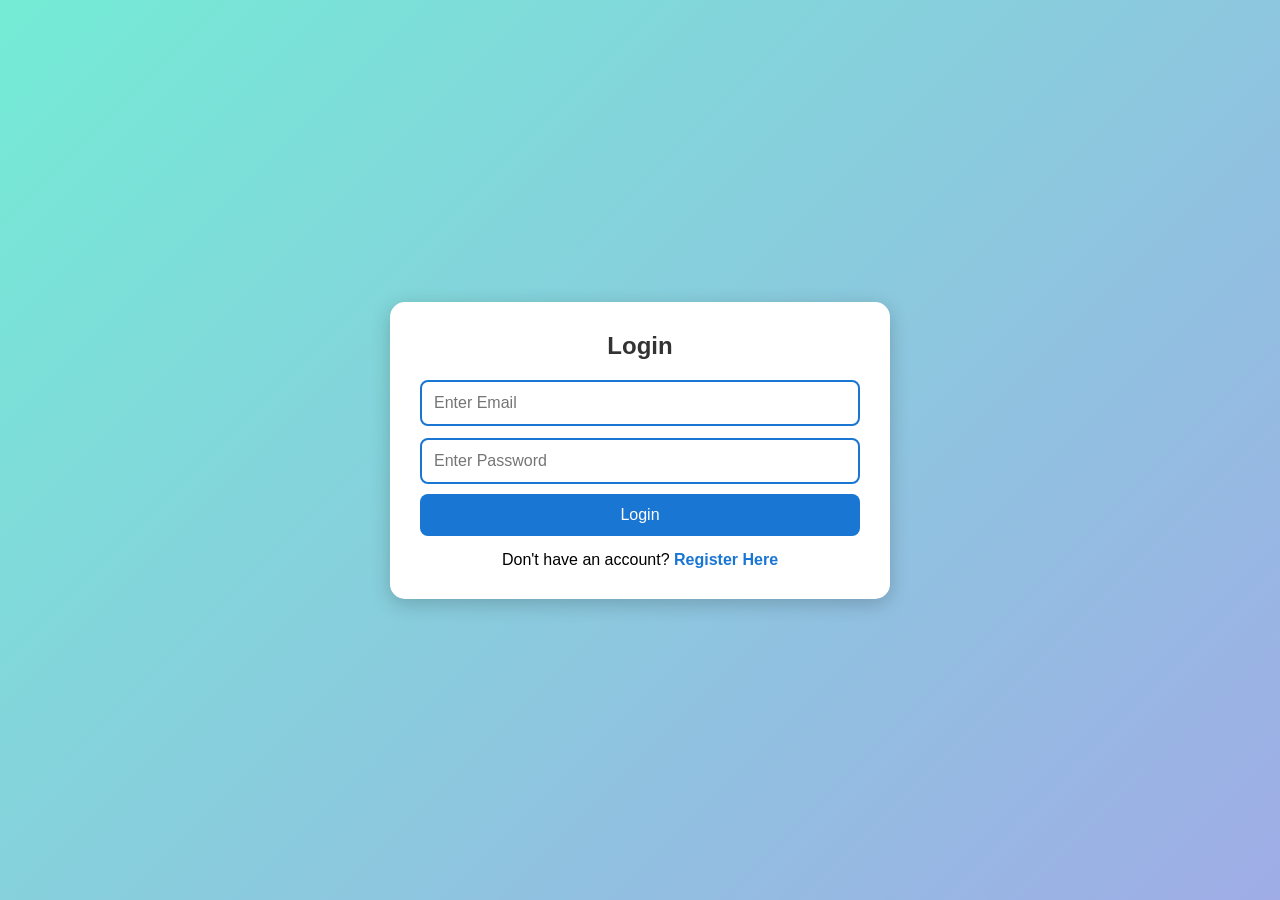
==== login.html @ 38beadda "Inital commit" ====
<!DOCTYPE html>
<html lang="en">
<head>
    <meta charset="UTF-8">
    <meta name="viewport" content="width=device-width, initial-scale=1.0">
    <title>Login</title>

    <link rel="stylesheet" href="style.css">
</head>
<body>

<div class="container">

    <h2>Login</h2>

    <div class="form-group">

        <input
                type="email"
                id="email"
                placeholder="Enter Email"
                required>

        <input
                type="password"
                id="password"
                placeholder="Enter Password"
                required>

    </div>

    <button onclick="login()">
        Login
    </button>

    <p style="margin-top:15px;text-align:center;">
        Don't have an account?
        <a href="register.html">
            Register Here
        </a>
    </p>

</div>

<script src="script.js"></script>

</body>
</html>
---- style.css ----
* {
    margin: 0;
    padding: 0;
    box-sizing: border-box;
}

body {
    font-family: Arial, sans-serif;
    background: linear-gradient(135deg, #74ebd5, #9face6);
    min-height: 100vh;
    display: flex;
    justify-content: center;
    align-items: center;
}

.container {
    width: 100%;
    max-width: 500px;
    background: white;
    padding: 30px;
    border-radius: 15px;
    box-shadow: 0 5px 20px rgba(0,0,0,0.2);
}

h2 {
    text-align: center;
    margin-bottom: 20px;
    color: #333;
}

.form-group {
    display: flex;
    flex-direction: column;
    gap: 12px;
}

input[type="email"],
input[type="password"],
input[type="text"] {
    width: 100%;
    padding: 12px;
    border: 2px solid #1976d2;
    border-radius: 8px;
    font-size: 16px;
    outline: none;
}

input:focus {
    border-color: #0d47a1;
}

button {
    width: 100%;
    padding: 12px;
    margin-top: 10px;
    border: none;
    border-radius: 8px;
    background-color: #1976d2;
    color: white;
    font-size: 16px;
    cursor: pointer;
    transition: 0.3s;
}

button:hover {
    background-color: #125ea7;
}

p {
    margin-top: 15px;
    text-align: center;
}

a {
    color: #1976d2;
    text-decoration: none;
    font-weight: bold;
}

a:hover {
    text-decoration: underline;
}

.todo-cards {
    display: flex;
    flex-direction: column;
    gap: 10px;
    margin-top: 20px;
}

.todo-card {
    display: flex;
    justify-content: space-between;
    align-items: center;
    background: #f4f8ff;
    padding: 12px;
    border-radius: 8px;
    border: 1px solid #d0dff7;
}

.todo-card span {
    flex: 1;
    color: #333;
}

.todo-card button {
    width: auto;
    background: #e53935;
    padding: 8px 12px;
    margin: 0;
}

.todo-card button:hover {
    background: #c62828;
}

.add-todo {
    display: flex;
    gap: 10px;
    margin-top: 20px;
}

.add-todo input {
    flex: 1;
}

.add-todo button {
    width: auto;
    margin-top: 0;
}

#empty-message {
    color: gray;
    text-align: center;
    margin-top: 10px;
}
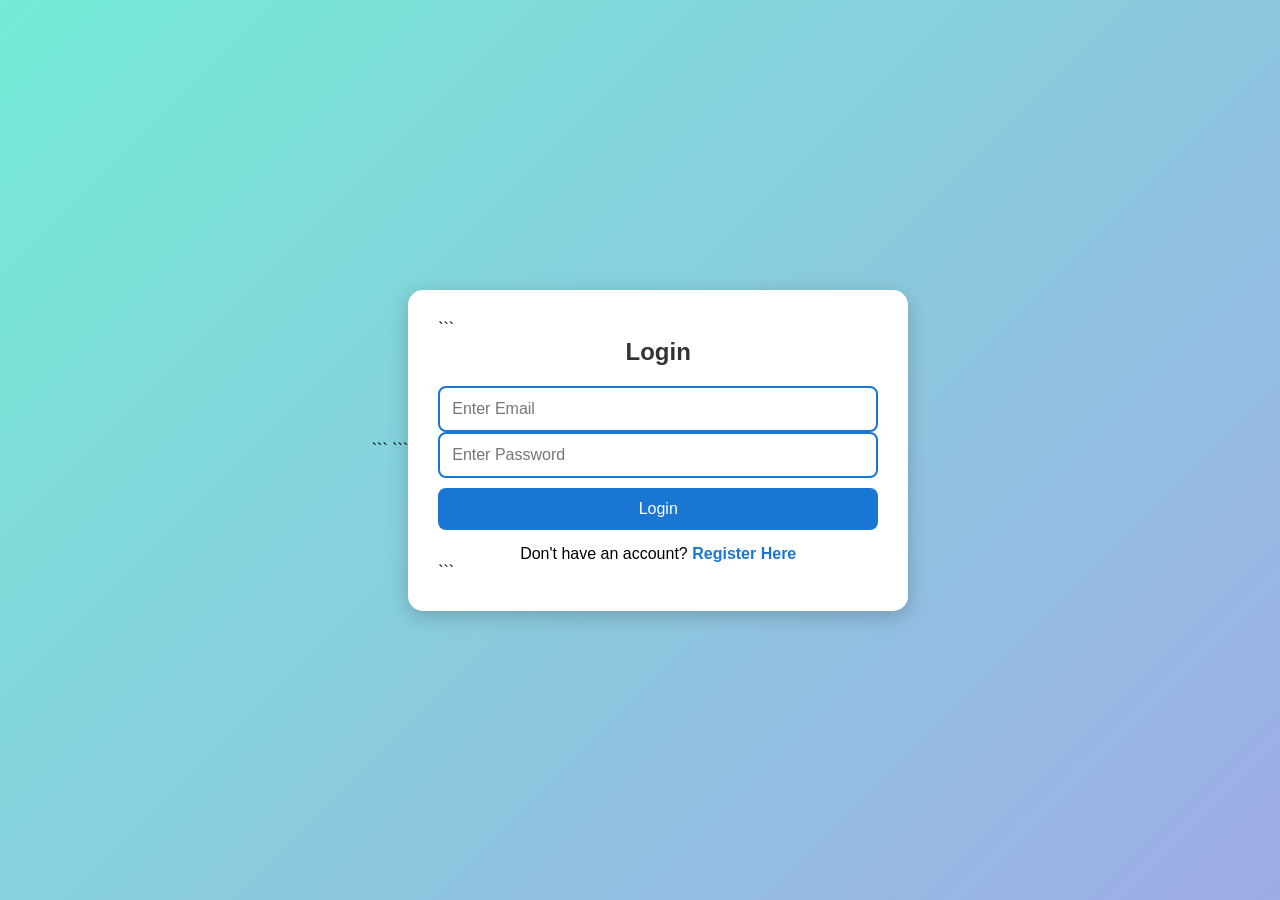
==== commit 7dd092f6: "frontend" ====
--- a/login.html
+++ b/login.html
@@ -1,48 +1,48 @@
 <!DOCTYPE html>
+
 <html lang="en">
 <head>
     <meta charset="UTF-8">
     <meta name="viewport" content="width=device-width, initial-scale=1.0">
     <title>Login</title>
 
-    <link rel="stylesheet" href="style.css">
+```
+<link rel="stylesheet" href="style.css">
+```
+
 </head>
 <body>
 
 <div class="container">
 
-    <h2>Login</h2>
+```
+<h2>Login</h2>
 
-    <div class="form-group">
+<input
+        type="email"
+        id="email"
+        placeholder="Enter Email">
 
-        <input
-                type="email"
-                id="email"
-                placeholder="Enter Email"
-                required>
+<input
+        type="password"
+        id="password"
+        placeholder="Enter Password">
 
-        <input
-                type="password"
-                id="password"
-                placeholder="Enter Password"
-                required>
+<button onclick="login()">
+    Login
+</button>
 
-    </div>
-
-    <button onclick="login()">
-        Login
-    </button>
-
-    <p style="margin-top:15px;text-align:center;">
-        Don't have an account?
-        <a href="register.html">
-            Register Here
-        </a>
-    </p>
+<p>
+    Don't have an account?
+    <a href="register.html">
+        Register Here
+    </a>
+</p>
+```
 
 </div>
 
 <script src="script.js"></script>
 
 </body>
-</html>+</html>
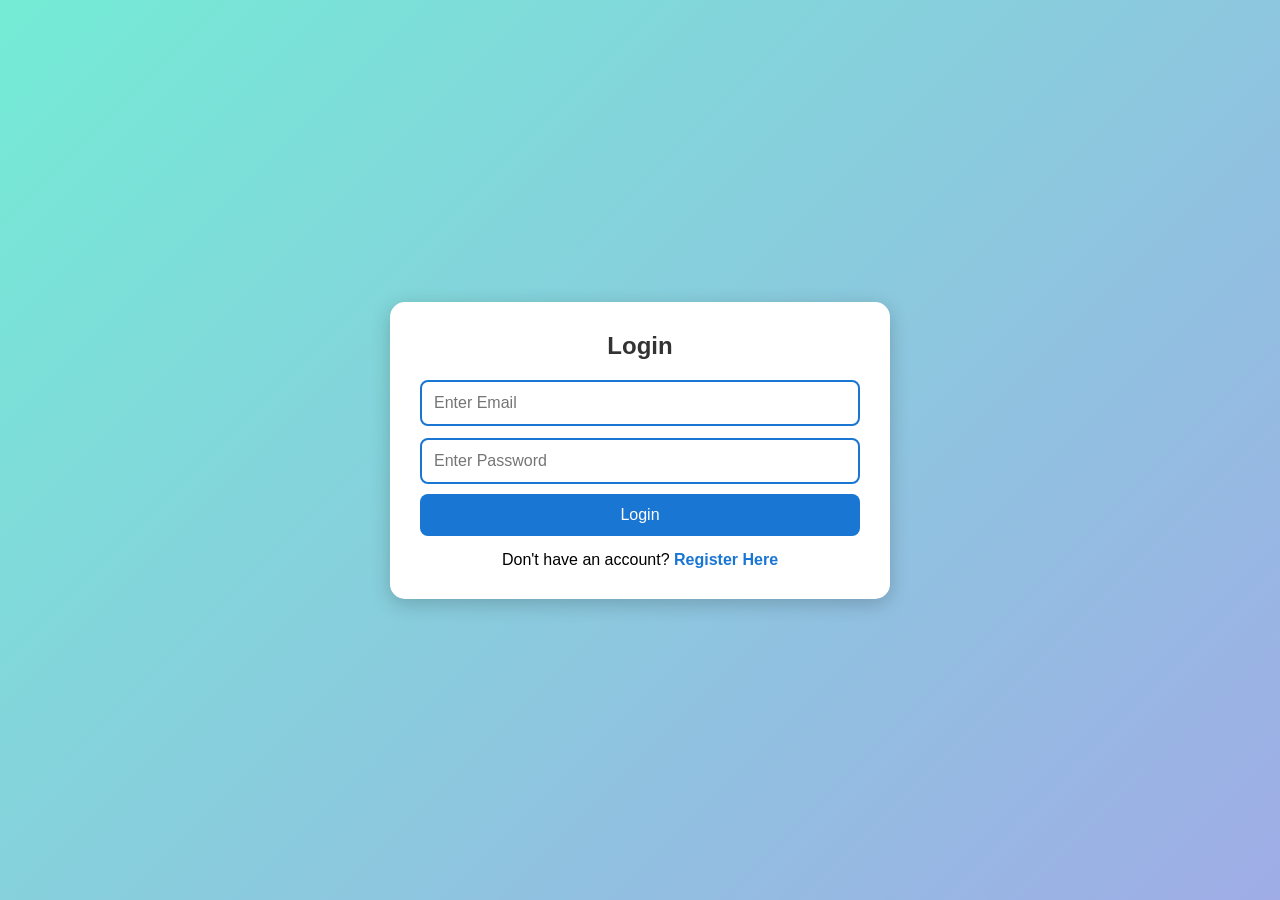
==== commit d9f3ba47: "vercel deploy" ====
--- a/login.html
+++ b/login.html
@@ -1,48 +1,48 @@
 <!DOCTYPE html>
-
 <html lang="en">
 <head>
     <meta charset="UTF-8">
     <meta name="viewport" content="width=device-width, initial-scale=1.0">
     <title>Login</title>
 
-```
-<link rel="stylesheet" href="style.css">
-```
-
+    <link rel="stylesheet" href="style.css">
 </head>
 <body>
 
 <div class="container">
 
-```
-<h2>Login</h2>
+    <h2>Login</h2>
 
-<input
-        type="email"
-        id="email"
-        placeholder="Enter Email">
+    <div class="form-group">
 
-<input
-        type="password"
-        id="password"
-        placeholder="Enter Password">
+        <input
+                type="email"
+                id="email"
+                placeholder="Enter Email"
+                required>
 
-<button onclick="login()">
-    Login
-</button>
+        <input
+                type="password"
+                id="password"
+                placeholder="Enter Password"
+                required>
 
-<p>
-    Don't have an account?
-    <a href="register.html">
-        Register Here
-    </a>
-</p>
-```
+    </div>
+
+    <button onclick="login()">
+        Login
+    </button>
+
+    <p style="margin-top:15px;text-align:center;">
+        Don't have an account?
+        <a href="register.html">
+            Register Here
+        </a>
+    </p>
 
 </div>
 
 <script src="script.js"></script>
 
 </body>
-</html>
+</html>
